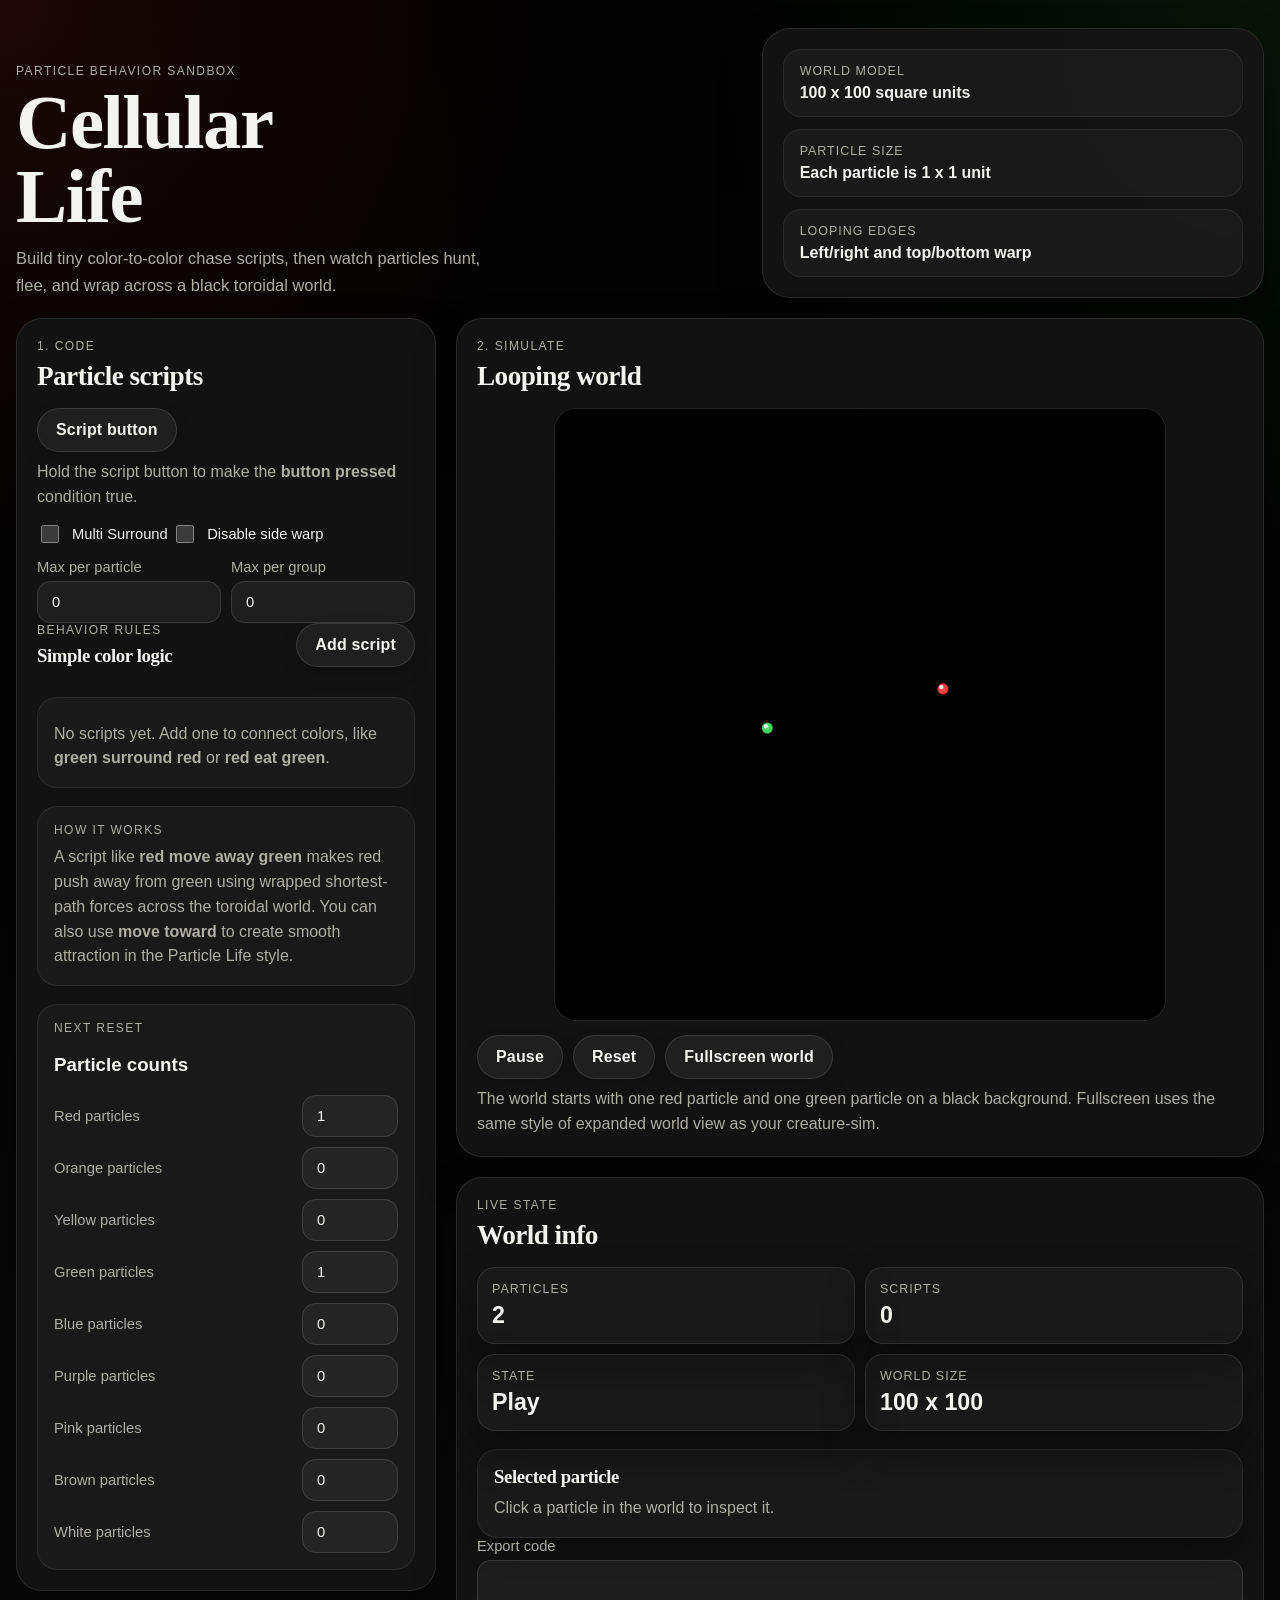
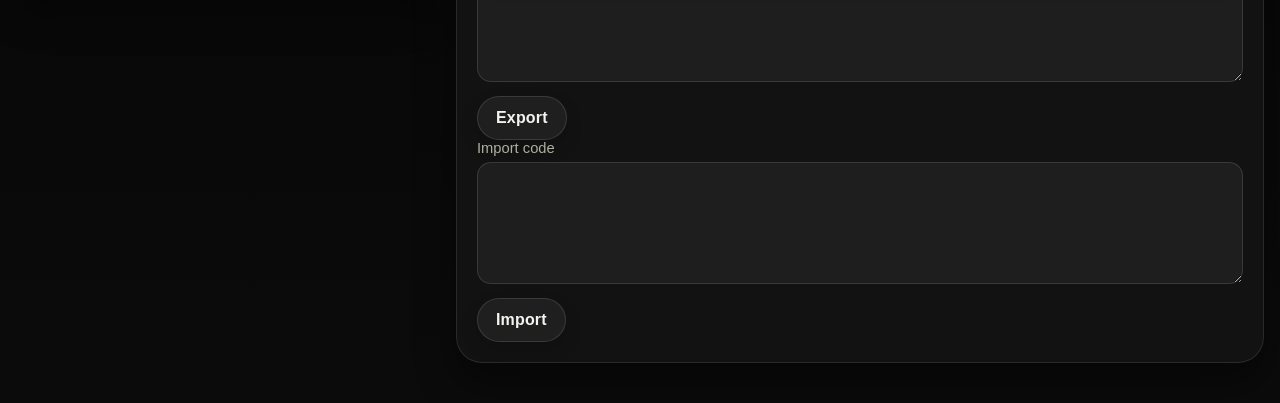
==== cellular-life/index.html @ 067448a2 "Add files via upload" ====
<!doctype html>
<html lang="en">
  <head>
    <meta charset="utf-8" />
    <meta name="viewport" content="width=device-width, initial-scale=1" />
    <title>Cellular Life</title>
    <link rel="stylesheet" href="style.css" />
  </head>
  <body>
    <main class="shell">
      <section class="hero">
        <div class="hero-copy">
          <p class="eyebrow">Particle behavior sandbox</p>
          <h1>Cellular Life</h1>
          <p class="lede">
            Build tiny color-to-color chase scripts, then watch particles hunt,
            flee, and wrap across a black toroidal world.
          </p>
        </div>
        <div class="hero-card">
          <div class="hero-stat">
            <span>World model</span>
            <strong>100 x 100 square units</strong>
          </div>
          <div class="hero-stat">
            <span>Particle size</span>
            <strong>Each particle is 1 x 1 unit</strong>
          </div>
          <div class="hero-stat">
            <span>Looping edges</span>
            <strong>Left/right and top/bottom warp</strong>
          </div>
        </div>
      </section>

      <section class="sim-grid">
        <aside class="panel editor-panel">
          <div class="panel-heading">
            <p class="panel-kicker">1. Code</p>
            <h2>Particle scripts</h2>
          </div>
          <div class="actions-row">
            <button id="scriptSignalBtn" class="button ghost" type="button">Script button</button>
          </div>
          <p class="microcopy">
            Hold the script button to make the <strong>button pressed</strong>
            condition true.
          </p>
          <label class="toggle-row">
            <input id="multiSurroundToggle" type="checkbox" />
            <span>Multi Surround</span>
          </label>
          <label class="toggle-row">
            <input id="disableSideWarpToggle" type="checkbox" />
            <span>Disable side warp</span>
          </label>
          <div class="surround-limits">
            <label>
              Max per particle
              <input id="maxSurroundPerParticleInput" type="number" min="0" max="1400" step="1" value="0" />
            </label>
            <label>
              Max per group
              <input id="maxSurroundPerGroupInput" type="number" min="0" max="1400" step="1" value="0" />
            </label>
          </div>

          <div class="rules">
            <div class="rules-head">
              <div>
                <p class="panel-kicker">Behavior rules</p>
                <h3>Simple color logic</h3>
              </div>
              <button id="addScriptBtn" class="button ghost" type="button">Add script</button>
            </div>
            <div id="scriptsList" class="rules-list"></div>
          </div>

          <div class="notes-box">
            <p class="panel-kicker">How it works</p>
            <p class="microcopy">
              A script like <strong>red move away green</strong> makes red push away
              from green using wrapped shortest-path forces across the toroidal
              world. You can also use <strong>move toward</strong> to create smooth
              attraction in the Particle Life style.
            </p>
          </div>

          <div class="notes-box">
            <p class="panel-kicker">Next reset</p>
            <h3>Particle counts</h3>
            <div id="resetCounts" class="reset-counts"></div>
          </div>

        </aside>

        <section id="worldPanel" class="panel sim-panel">
          <div class="panel-heading">
            <p class="panel-kicker">2. Simulate</p>
            <h2>Looping world</h2>
          </div>
          <div id="worldCanvasWrap" class="sim-canvas-wrap">
            <canvas id="worldCanvas" class="sim-canvas" width="600" height="600"></canvas>
          </div>
          <div class="world-footer">
            <div class="actions-row world-actions">
              <button id="pauseBtn" class="button ghost" type="button">Pause</button>
              <button id="resetBtn" class="button ghost" type="button">Reset</button>
              <button id="fullscreenWorldBtn" class="button ghost" type="button">Fullscreen world</button>
            </div>
          </div>
          <p class="microcopy">
            The world starts with one red particle and one green particle on a black
            background. Fullscreen uses the same style of expanded world view as your
            creature-sim.
          </p>
        </section>

        <aside class="panel stats-panel">
          <div class="panel-heading">
            <p class="panel-kicker">Live state</p>
            <h2>World info</h2>
          </div>
          <div class="actions-row">
            <button id="infoExitFullscreenBtn" class="button ghost" type="button">Exit fullscreen</button>
          </div>
          <div class="stats-grid">
            <div class="stat-card">
              <span class="stat-label">Particles</span>
              <strong id="particleCount" class="stat-value">0</strong>
            </div>
            <div class="stat-card">
              <span class="stat-label">Scripts</span>
              <strong id="scriptCount" class="stat-value">0</strong>
            </div>
            <div class="stat-card">
              <span class="stat-label">State</span>
              <strong id="playState" class="stat-value">Play</strong>
            </div>
            <div class="stat-card">
              <span class="stat-label">World size</span>
              <strong class="stat-value">100 x 100</strong>
            </div>
          </div>
          <div class="selected-card">
            <h3>Selected particle</h3>
            <div id="selectedParticle">Click a particle in the world to inspect it.</div>
          </div>
          <label>
            Export code
            <textarea id="exportCodeOutput" rows="6" readonly spellcheck="false"></textarea>
          </label>
          <div class="actions-row">
            <button id="exportCodeBtn" class="button ghost" type="button">Export</button>
          </div>
          <label>
            Import code
            <textarea id="importCodeInput" rows="6" spellcheck="false"></textarea>
          </label>
          <div class="actions-row">
            <button id="importCodeBtn" class="button ghost" type="button">Import</button>
          </div>
          <pre id="selfTestOutput" hidden></pre>
        </aside>
      </section>
    </main>

    <script src="app.js"></script>
  </body>
</html>
---- cellular-life/style.css ----
:root {
  color-scheme: dark;
  --bg: #050505;
  --bg-deep: #0b0b0b;
  --panel: rgba(20, 20, 20, 0.92);
  --panel-strong: rgba(28, 28, 28, 0.98);
  --ink: #f3f3ef;
  --muted: #aeaea3;
  --line: rgba(255, 255, 255, 0.1);
  --accent: #f2f2ea;
  --accent-soft: rgba(255, 255, 255, 0.08);
  --shadow: 0 20px 40px rgba(0, 0, 0, 0.45);
}

* {
  box-sizing: border-box;
}

body {
  margin: 0;
  min-height: 100vh;
  font-family: "Avenir Next", "Trebuchet MS", sans-serif;
  color: var(--ink);
  background:
    radial-gradient(circle at top left, rgba(210, 40, 40, 0.12), transparent 24%),
    radial-gradient(circle at top right, rgba(55, 155, 72, 0.12), transparent 24%),
    linear-gradient(180deg, #010101 0%, var(--bg) 56%, var(--bg-deep) 100%);
}

.shell {
  width: 100%;
  max-width: none;
  margin: 0;
  padding: 28px 16px 40px 16px;
  display: grid;
  gap: 20px;
}

.hero,
.sim-grid {
  display: grid;
  gap: 20px;
}

.hero {
  grid-template-columns: 1.3fr 0.9fr;
  align-items: end;
}

.hero-copy h1,
.panel-heading h2,
.rules-head h3,
.selected-card h3 {
  margin: 0;
  font-family: Georgia, "Times New Roman", serif;
  letter-spacing: -0.02em;
}

.hero-copy h1 {
  font-size: clamp(2.8rem, 6vw, 5.2rem);
  line-height: 0.96;
  max-width: 8ch;
}

.eyebrow,
.panel-kicker {
  margin: 0 0 8px;
  text-transform: uppercase;
  letter-spacing: 0.12em;
  font-size: 0.75rem;
  color: var(--muted);
}

.lede {
  margin: 12px 0 0;
  max-width: 54ch;
  font-size: 1.03rem;
  line-height: 1.6;
  color: var(--muted);
}

.hero-card,
.panel,
.selected-card,
.stat-card {
  border: 1px solid var(--line);
  box-shadow: var(--shadow);
}

.hero-card,
.panel {
  background: var(--panel);
  backdrop-filter: blur(16px);
}

.hero-card {
  border-radius: 28px;
  padding: 20px;
  display: grid;
  gap: 12px;
}

.hero-stat,
.rule-card,
.notes-box,
.selected-card,
.stat-card {
  background: rgba(255, 255, 255, 0.03);
}

.hero-stat {
  padding: 14px 16px;
  border-radius: 18px;
  border: 1px solid rgba(255, 255, 255, 0.07);
}

.hero-stat span,
.stat-label {
  display: block;
  font-size: 0.78rem;
  text-transform: uppercase;
  letter-spacing: 0.08em;
  color: var(--muted);
}

.hero-stat strong,
.stat-value {
  display: block;
  margin-top: 6px;
  font-size: 1rem;
}

.sim-grid {
  grid-template-columns: 420px minmax(0, 1fr);
  align-items: start;
}

.editor-panel {
  grid-column: 1;
  grid-row: 1 / span 2;
}

.sim-panel {
  grid-column: 2;
  grid-row: 1;
}

.stats-panel {
  grid-column: 2;
  grid-row: 2;
}

.panel {
  border-radius: 26px;
  padding: 20px;
}

.panel-heading {
  margin-bottom: 16px;
}

.panel-heading h2 {
  font-size: 1.7rem;
}

.rules {
  display: grid;
  gap: 12px;
}

.rules-head {
  display: flex;
  align-items: center;
  justify-content: space-between;
  gap: 12px;
}

.rules-list {
  display: grid;
  gap: 10px;
}

.rule-card {
  display: grid;
  grid-template-columns: 1fr auto auto 1fr auto;
  gap: 8px;
  align-items: end;
  padding: 12px;
  border-radius: 18px;
  border: 1px solid rgba(255, 255, 255, 0.08);
}

.condition-block {
  grid-column: 1 / -1;
  display: grid;
  gap: 8px;
  padding-top: 8px;
  border-top: 1px solid rgba(255, 255, 255, 0.08);
}

.condition-title {
  font-size: 0.78rem;
  text-transform: uppercase;
  letter-spacing: 0.08em;
  color: var(--muted);
}

.condition-row {
  display: grid;
  grid-template-columns: auto auto 1fr auto auto;
  gap: 8px;
  align-items: end;
}

.condition-chip {
  display: inline-flex;
  align-items: center;
  justify-content: center;
  min-height: 48px;
  padding: 0 12px;
  border-radius: 14px;
  border: 1px solid rgba(255, 255, 255, 0.08);
  background: rgba(255, 255, 255, 0.04);
  color: var(--muted);
  font-size: 0.85rem;
  white-space: nowrap;
}

.button.is-pressed {
  background: linear-gradient(180deg, #f4aa4b, #c96d1e);
  color: #160f07;
}

label {
  display: grid;
  gap: 6px;
  font-size: 0.92rem;
  color: var(--muted);
}

select,
input[type="text"],
input[type="number"] {
  width: 100%;
  border: 1px solid rgba(255, 255, 255, 0.12);
  border-radius: 14px;
  padding: 12px 14px;
  background: rgba(255, 255, 255, 0.05);
  color: var(--ink);
  font: inherit;
}

.toggle-row {
  display: inline-flex;
  grid-template-columns: none;
  align-items: center;
  gap: 10px;
  margin-top: 12px;
  color: var(--ink);
}

.toggle-row input[type="checkbox"] {
  width: 18px;
  height: 18px;
  accent-color: #50df67;
}

.surround-limits {
  display: grid;
  grid-template-columns: repeat(2, minmax(0, 1fr));
  gap: 10px;
  margin-top: 12px;
}

textarea {
  width: 100%;
  border: 1px solid rgba(255, 255, 255, 0.12);
  border-radius: 14px;
  padding: 12px 14px;
  background: rgba(255, 255, 255, 0.05);
  color: var(--ink);
  font: inherit;
  resize: vertical;
}

.button {
  appearance: none;
  border: none;
  border-radius: 999px;
  background: linear-gradient(180deg, #f7f7f0, #cccbbf);
  color: #121212;
  padding: 12px 18px;
  font: inherit;
  font-weight: 700;
  letter-spacing: 0.01em;
  cursor: pointer;
  transition: transform 0.18s ease, opacity 0.18s ease, background 0.18s ease, box-shadow 0.18s ease;
  box-shadow: 0 10px 20px rgba(0, 0, 0, 0.22);
}

.button:hover {
  transform: translateY(-1px);
}

.button.ghost {
  background: rgba(255, 255, 255, 0.06);
  color: var(--ink);
  border: 1px solid rgba(255, 255, 255, 0.12);
  box-shadow: 0 8px 18px rgba(0, 0, 0, 0.16);
}

.button.danger {
  background: linear-gradient(180deg, #803737, #592222);
  color: #fff1f1;
}

.actions-row {
  margin-top: 14px;
  display: flex;
  gap: 10px;
  flex-wrap: wrap;
}

.notes-box,
.selected-card {
  margin-top: 18px;
  padding: 16px;
  border-radius: 20px;
  border: 1px solid rgba(255, 255, 255, 0.08);
}

.reset-counts {
  display: grid;
  gap: 10px;
  margin-top: 12px;
}

.count-row {
  display: grid;
  grid-template-columns: minmax(0, 1fr) 96px;
  gap: 10px;
  align-items: center;
}

.count-row input {
  width: 100%;
}

.microcopy,
#selectedParticle {
  margin: 8px 0 0;
  line-height: 1.55;
  color: var(--muted);
}

.possession-actions {
  margin-top: 12px;
}

.possession-panel {
  display: grid;
  gap: 8px;
  margin-top: 12px;
  padding-top: 12px;
  border-top: 1px solid rgba(255, 255, 255, 0.08);
}

.possession-toggle {
  display: grid;
  grid-template-columns: 18px minmax(0, 1fr);
  align-items: center;
  gap: 10px;
  padding: 10px 12px;
  border-radius: 14px;
  border: 1px solid rgba(255, 255, 255, 0.08);
  background: rgba(255, 255, 255, 0.04);
  color: var(--ink);
}

.possession-toggle input {
  width: 18px;
  height: 18px;
  accent-color: #50df67;
}

.possession-chip {
  justify-content: flex-start;
  min-height: 42px;
  white-space: normal;
}

.possession-hint {
  color: var(--muted);
  font-size: 0.9rem;
}

.possession-hint.is-active {
  color: #50df67;
}

.sim-panel {
  position: relative;
}

.sim-canvas-wrap {
  width: 80%;
  max-width: 100%;
  margin-inline: auto;
}

.sim-canvas {
  width: 100%;
  aspect-ratio: 1 / 1;
  display: block;
  border-radius: 22px;
  background:
    radial-gradient(circle at 50% 50%, rgba(255, 255, 255, 0.03), transparent 56%),
    #000;
  border: 1px solid rgba(255, 255, 255, 0.14);
}

.world-footer {
  margin-top: 14px;
}

.world-actions {
  margin-top: 0;
}

.stats-grid {
  display: grid;
  gap: 10px;
  grid-template-columns: repeat(2, minmax(0, 1fr));
}


.stat-card {
  border-radius: 18px;
  padding: 14px;
}

.stat-value {
  font-size: 1.45rem;
  font-weight: 700;
}

.sim-panel.is-fullscreen {
  position: fixed;
  inset: 0;
  z-index: 100;
  margin: 0;
  border-radius: 0;
  padding: 18px 18px 22px;
  background:
    radial-gradient(circle at top left, rgba(180, 35, 35, 0.12), transparent 18%),
    linear-gradient(180deg, rgba(6, 6, 6, 0.98), rgba(15, 15, 15, 0.98));
  width: 100vw;
  height: 100vh;
  display: grid;
  grid-template-rows: auto minmax(0, 1fr) auto auto;
  gap: 12px;
  align-content: stretch;
}

.sim-panel.is-fullscreen .sim-canvas {
  width: 100%;
  height: min(68vh, calc(100vh - 240px));
  max-height: none;
  aspect-ratio: auto;
}

body.world-fullscreen .sim-grid {
  grid-template-columns: minmax(0, 1fr);
}

body.world-fullscreen .editor-panel,
body.world-fullscreen .stats-panel {
  position: fixed;
  z-index: 110;
  width: min(360px, calc(100vw - 36px));
  max-height: min(42vh, 380px);
  overflow: auto;
}

body.world-fullscreen .editor-panel {
  left: 18px;
  bottom: 18px;
}

body.world-fullscreen .stats-panel {
  right: 18px;
  bottom: 18px;
}

body.world-fullscreen .sim-canvas-wrap {
  flex: 1;
  min-height: 0;
  overflow: auto;
  border-radius: 22px;
  border: 1px solid rgba(255, 255, 255, 0.08);
  background: rgba(255, 255, 255, 0.02);
}

body.world-fullscreen .sim-panel.is-fullscreen .sim-canvas {
  width: auto;
  height: auto;
  min-width: 100%;
}

@media (max-width: 1050px) {
  .sim-grid {
    grid-template-columns: 1fr;
  }
}

@media (max-width: 900px) {
  .hero,
  .sim-grid,
  .rule-card,
  .condition-row {
    grid-template-columns: 1fr;
  }
}
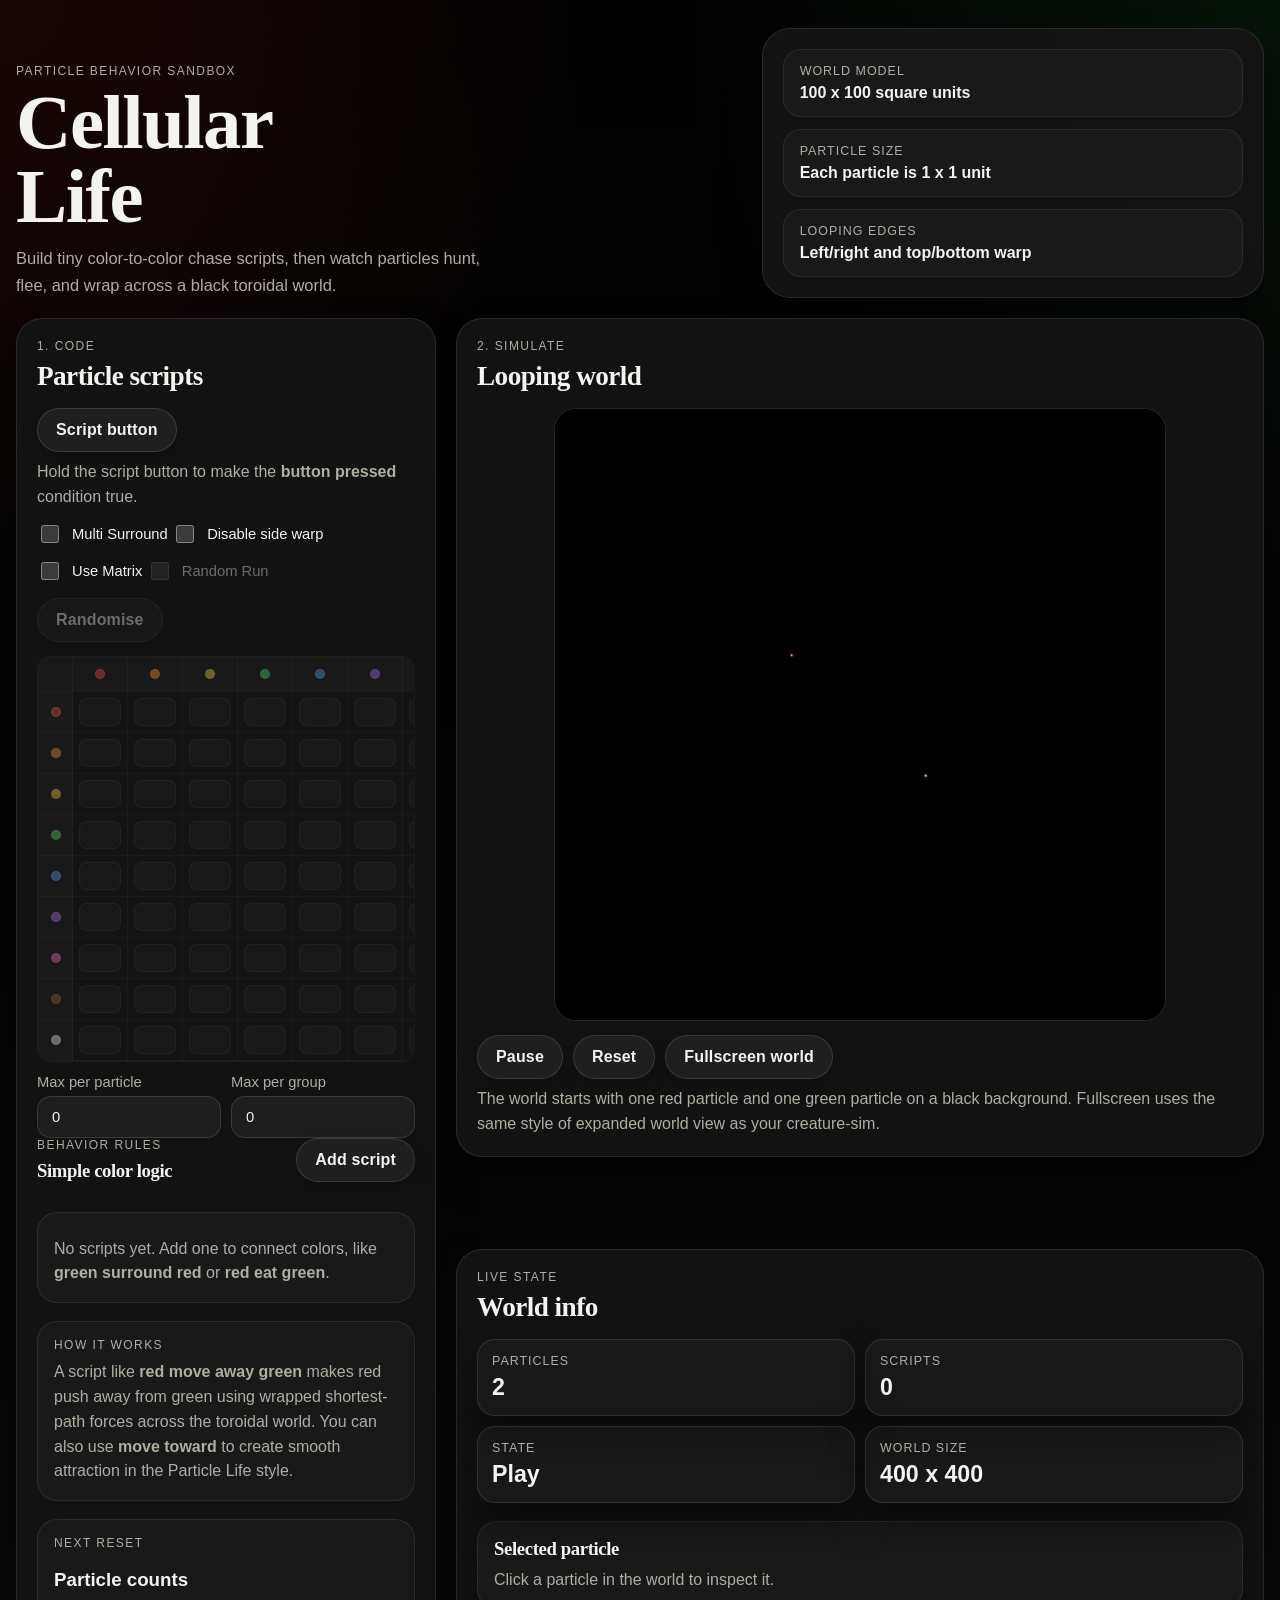
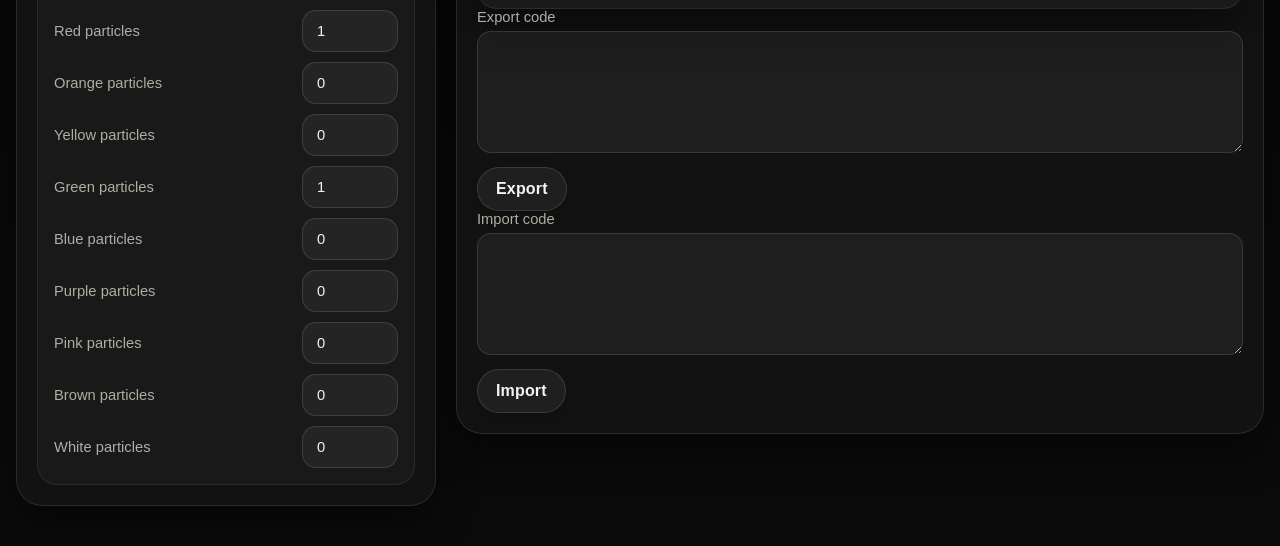
==== commit b35d44e3: "Add files via upload" ====
--- a/cellular-life/index.html
+++ b/cellular-life/index.html
@@ -54,14 +54,153 @@
             <input id="disableSideWarpToggle" type="checkbox" />
             <span>Disable side warp</span>
           </label>
+          <label class="toggle-row">
+            <input id="useMatrixToggle" type="checkbox" />
+            <span>Use Matrix</span>
+          </label>
+          <label class="toggle-row">
+            <input id="randomRunToggle" type="checkbox" />
+            <span>Random Run</span>
+          </label>
+          <div class="actions-row">
+            <button id="randomiseBtn" class="button ghost" type="button">Randomise</button>
+          </div>
+          <div class="matrix-wrap" aria-label="Particle color matrix">
+            <table class="particle-matrix">
+              <thead>
+                <tr>
+                  <th scope="col"></th>
+                  <th scope="col"><span class="color-dot red" aria-label="Red"></span></th>
+                  <th scope="col"><span class="color-dot orange" aria-label="Orange"></span></th>
+                  <th scope="col"><span class="color-dot yellow" aria-label="Yellow"></span></th>
+                  <th scope="col"><span class="color-dot green" aria-label="Green"></span></th>
+                  <th scope="col"><span class="color-dot blue" aria-label="Blue"></span></th>
+                  <th scope="col"><span class="color-dot purple" aria-label="Purple"></span></th>
+                  <th scope="col"><span class="color-dot pink" aria-label="Pink"></span></th>
+                  <th scope="col"><span class="color-dot brown" aria-label="Brown"></span></th>
+                  <th scope="col"><span class="color-dot white" aria-label="White"></span></th>
+                </tr>
+              </thead>
+              <tbody>
+                <tr>
+                  <th scope="row"><span class="color-dot red" aria-label="Red"></span></th>
+                  <td><input class="matrix-input" type="number" min="-1" max="1" step="0.1" /></td>
+                  <td><input class="matrix-input" type="number" min="-1" max="1" step="0.1" /></td>
+                  <td><input class="matrix-input" type="number" min="-1" max="1" step="0.1" /></td>
+                  <td><input class="matrix-input" type="number" min="-1" max="1" step="0.1" /></td>
+                  <td><input class="matrix-input" type="number" min="-1" max="1" step="0.1" /></td>
+                  <td><input class="matrix-input" type="number" min="-1" max="1" step="0.1" /></td>
+                  <td><input class="matrix-input" type="number" min="-1" max="1" step="0.1" /></td>
+                  <td><input class="matrix-input" type="number" min="-1" max="1" step="0.1" /></td>
+                  <td><input class="matrix-input" type="number" min="-1" max="1" step="0.1" /></td>
+                </tr>
+                <tr>
+                  <th scope="row"><span class="color-dot orange" aria-label="Orange"></span></th>
+                  <td><input class="matrix-input" type="number" min="-1" max="1" step="0.1" /></td>
+                  <td><input class="matrix-input" type="number" min="-1" max="1" step="0.1" /></td>
+                  <td><input class="matrix-input" type="number" min="-1" max="1" step="0.1" /></td>
+                  <td><input class="matrix-input" type="number" min="-1" max="1" step="0.1" /></td>
+                  <td><input class="matrix-input" type="number" min="-1" max="1" step="0.1" /></td>
+                  <td><input class="matrix-input" type="number" min="-1" max="1" step="0.1" /></td>
+                  <td><input class="matrix-input" type="number" min="-1" max="1" step="0.1" /></td>
+                  <td><input class="matrix-input" type="number" min="-1" max="1" step="0.1" /></td>
+                  <td><input class="matrix-input" type="number" min="-1" max="1" step="0.1" /></td>
+                </tr>
+                <tr>
+                  <th scope="row"><span class="color-dot yellow" aria-label="Yellow"></span></th>
+                  <td><input class="matrix-input" type="number" min="-1" max="1" step="0.1" /></td>
+                  <td><input class="matrix-input" type="number" min="-1" max="1" step="0.1" /></td>
+                  <td><input class="matrix-input" type="number" min="-1" max="1" step="0.1" /></td>
+                  <td><input class="matrix-input" type="number" min="-1" max="1" step="0.1" /></td>
+                  <td><input class="matrix-input" type="number" min="-1" max="1" step="0.1" /></td>
+                  <td><input class="matrix-input" type="number" min="-1" max="1" step="0.1" /></td>
+                  <td><input class="matrix-input" type="number" min="-1" max="1" step="0.1" /></td>
+                  <td><input class="matrix-input" type="number" min="-1" max="1" step="0.1" /></td>
+                  <td><input class="matrix-input" type="number" min="-1" max="1" step="0.1" /></td>
+                </tr>
+                <tr>
+                  <th scope="row"><span class="color-dot green" aria-label="Green"></span></th>
+                  <td><input class="matrix-input" type="number" min="-1" max="1" step="0.1" /></td>
+                  <td><input class="matrix-input" type="number" min="-1" max="1" step="0.1" /></td>
+                  <td><input class="matrix-input" type="number" min="-1" max="1" step="0.1" /></td>
+                  <td><input class="matrix-input" type="number" min="-1" max="1" step="0.1" /></td>
+                  <td><input class="matrix-input" type="number" min="-1" max="1" step="0.1" /></td>
+                  <td><input class="matrix-input" type="number" min="-1" max="1" step="0.1" /></td>
+                  <td><input class="matrix-input" type="number" min="-1" max="1" step="0.1" /></td>
+                  <td><input class="matrix-input" type="number" min="-1" max="1" step="0.1" /></td>
+                  <td><input class="matrix-input" type="number" min="-1" max="1" step="0.1" /></td>
+                </tr>
+                <tr>
+                  <th scope="row"><span class="color-dot blue" aria-label="Blue"></span></th>
+                  <td><input class="matrix-input" type="number" min="-1" max="1" step="0.1" /></td>
+                  <td><input class="matrix-input" type="number" min="-1" max="1" step="0.1" /></td>
+                  <td><input class="matrix-input" type="number" min="-1" max="1" step="0.1" /></td>
+                  <td><input class="matrix-input" type="number" min="-1" max="1" step="0.1" /></td>
+                  <td><input class="matrix-input" type="number" min="-1" max="1" step="0.1" /></td>
+                  <td><input class="matrix-input" type="number" min="-1" max="1" step="0.1" /></td>
+                  <td><input class="matrix-input" type="number" min="-1" max="1" step="0.1" /></td>
+                  <td><input class="matrix-input" type="number" min="-1" max="1" step="0.1" /></td>
+                  <td><input class="matrix-input" type="number" min="-1" max="1" step="0.1" /></td>
+                </tr>
+                <tr>
+                  <th scope="row"><span class="color-dot purple" aria-label="Purple"></span></th>
+                  <td><input class="matrix-input" type="number" min="-1" max="1" step="0.1" /></td>
+                  <td><input class="matrix-input" type="number" min="-1" max="1" step="0.1" /></td>
+                  <td><input class="matrix-input" type="number" min="-1" max="1" step="0.1" /></td>
+                  <td><input class="matrix-input" type="number" min="-1" max="1" step="0.1" /></td>
+                  <td><input class="matrix-input" type="number" min="-1" max="1" step="0.1" /></td>
+                  <td><input class="matrix-input" type="number" min="-1" max="1" step="0.1" /></td>
+                  <td><input class="matrix-input" type="number" min="-1" max="1" step="0.1" /></td>
+                  <td><input class="matrix-input" type="number" min="-1" max="1" step="0.1" /></td>
+                  <td><input class="matrix-input" type="number" min="-1" max="1" step="0.1" /></td>
+                </tr>
+                <tr>
+                  <th scope="row"><span class="color-dot pink" aria-label="Pink"></span></th>
+                  <td><input class="matrix-input" type="number" min="-1" max="1" step="0.1" /></td>
+                  <td><input class="matrix-input" type="number" min="-1" max="1" step="0.1" /></td>
+                  <td><input class="matrix-input" type="number" min="-1" max="1" step="0.1" /></td>
+                  <td><input class="matrix-input" type="number" min="-1" max="1" step="0.1" /></td>
+                  <td><input class="matrix-input" type="number" min="-1" max="1" step="0.1" /></td>
+                  <td><input class="matrix-input" type="number" min="-1" max="1" step="0.1" /></td>
+                  <td><input class="matrix-input" type="number" min="-1" max="1" step="0.1" /></td>
+                  <td><input class="matrix-input" type="number" min="-1" max="1" step="0.1" /></td>
+                  <td><input class="matrix-input" type="number" min="-1" max="1" step="0.1" /></td>
+                </tr>
+                <tr>
+                  <th scope="row"><span class="color-dot brown" aria-label="Brown"></span></th>
+                  <td><input class="matrix-input" type="number" min="-1" max="1" step="0.1" /></td>
+                  <td><input class="matrix-input" type="number" min="-1" max="1" step="0.1" /></td>
+                  <td><input class="matrix-input" type="number" min="-1" max="1" step="0.1" /></td>
+                  <td><input class="matrix-input" type="number" min="-1" max="1" step="0.1" /></td>
+                  <td><input class="matrix-input" type="number" min="-1" max="1" step="0.1" /></td>
+                  <td><input class="matrix-input" type="number" min="-1" max="1" step="0.1" /></td>
+                  <td><input class="matrix-input" type="number" min="-1" max="1" step="0.1" /></td>
+                  <td><input class="matrix-input" type="number" min="-1" max="1" step="0.1" /></td>
+                  <td><input class="matrix-input" type="number" min="-1" max="1" step="0.1" /></td>
+                </tr>
+                <tr>
+                  <th scope="row"><span class="color-dot white" aria-label="White"></span></th>
+                  <td><input class="matrix-input" type="number" min="-1" max="1" step="0.1" /></td>
+                  <td><input class="matrix-input" type="number" min="-1" max="1" step="0.1" /></td>
+                  <td><input class="matrix-input" type="number" min="-1" max="1" step="0.1" /></td>
+                  <td><input class="matrix-input" type="number" min="-1" max="1" step="0.1" /></td>
+                  <td><input class="matrix-input" type="number" min="-1" max="1" step="0.1" /></td>
+                  <td><input class="matrix-input" type="number" min="-1" max="1" step="0.1" /></td>
+                  <td><input class="matrix-input" type="number" min="-1" max="1" step="0.1" /></td>
+                  <td><input class="matrix-input" type="number" min="-1" max="1" step="0.1" /></td>
+                  <td><input class="matrix-input" type="number" min="-1" max="1" step="0.1" /></td>
+                </tr>
+              </tbody>
+            </table>
+          </div>
           <div class="surround-limits">
             <label>
               Max per particle
-              <input id="maxSurroundPerParticleInput" type="number" min="0" max="1400" step="1" value="0" />
+              <input id="maxSurroundPerParticleInput" type="number" min="0" max="50000" step="1" value="0" />
             </label>
             <label>
               Max per group
-              <input id="maxSurroundPerGroupInput" type="number" min="0" max="1400" step="1" value="0" />
+              <input id="maxSurroundPerGroupInput" type="number" min="0" max="50000" step="1" value="0" />
             </label>
           </div>
 
@@ -73,6 +212,10 @@
               </div>
               <button id="addScriptBtn" class="button ghost" type="button">Add script</button>
             </div>
+            <p id="matrixActiveNotice" class="microcopy" hidden>
+              Movement scripts are inactive while <strong>Use Matrix</strong> is checked — the
+              matrix now drives all particle movement.
+            </p>
             <div id="scriptsList" class="rules-list"></div>
           </div>
 
@@ -139,7 +282,7 @@
             </div>
             <div class="stat-card">
               <span class="stat-label">World size</span>
-              <strong class="stat-value">100 x 100</strong>
+              <strong class="stat-value">400 x 400</strong>
             </div>
           </div>
           <div class="selected-card">
--- a/cellular-life/style.css
+++ b/cellular-life/style.css
@@ -321,6 +321,113 @@
   flex-wrap: wrap;
 }
 
+.matrix-wrap.is-disabled {
+  opacity: 0.4;
+  pointer-events: none;
+}
+
+.button:disabled,
+.toggle-row.is-disabled {
+  opacity: 0.4;
+  cursor: not-allowed;
+}
+
+.button:disabled:hover {
+  transform: none;
+}
+
+.matrix-wrap {
+  margin-top: 14px;
+  max-width: 100%;
+  overflow-x: auto;
+  border: 1px solid rgba(255, 255, 255, 0.08);
+  border-radius: 14px;
+  background: rgba(255, 255, 255, 0.03);
+}
+
+.particle-matrix {
+  width: max-content;
+  min-width: 100%;
+  border-collapse: collapse;
+  font-size: 0.72rem;
+  color: var(--muted);
+}
+
+.particle-matrix th,
+.particle-matrix td {
+  min-width: 34px;
+  height: 34px;
+  padding: 6px;
+  border: 1px solid rgba(255, 255, 255, 0.08);
+  text-align: center;
+  white-space: nowrap;
+}
+
+.particle-matrix th {
+  background: rgba(255, 255, 255, 0.05);
+  color: var(--ink);
+  font-weight: 700;
+}
+
+.particle-matrix td {
+  background: rgba(0, 0, 0, 0.14);
+}
+
+.particle-matrix .matrix-input {
+  width: 42px;
+  height: 28px;
+  padding: 3px 4px;
+  border-radius: 8px;
+  text-align: center;
+  font-size: 0.72rem;
+}
+
+.color-dot {
+  display: inline-block;
+  width: 10px;
+  height: 10px;
+  margin: 0;
+  border-radius: 50%;
+  vertical-align: -1px;
+  border: 1px solid rgba(255, 255, 255, 0.22);
+}
+
+.color-dot.red {
+  background: #ff4a4a;
+}
+
+.color-dot.orange {
+  background: #ff9b42;
+}
+
+.color-dot.yellow {
+  background: #ffd84a;
+}
+
+.color-dot.green {
+  background: #50df67;
+}
+
+.color-dot.blue {
+  background: #53a7ff;
+}
+
+.color-dot.purple {
+  background: #b773ff;
+}
+
+.color-dot.pink {
+  background: #ff74bf;
+}
+
+.color-dot.brown {
+  background: #9c6a42;
+}
+
+.color-dot.white {
+  background: #f4f4ef;
+}
+
 .notes-box,
 .selected-card {
   margin-top: 18px;
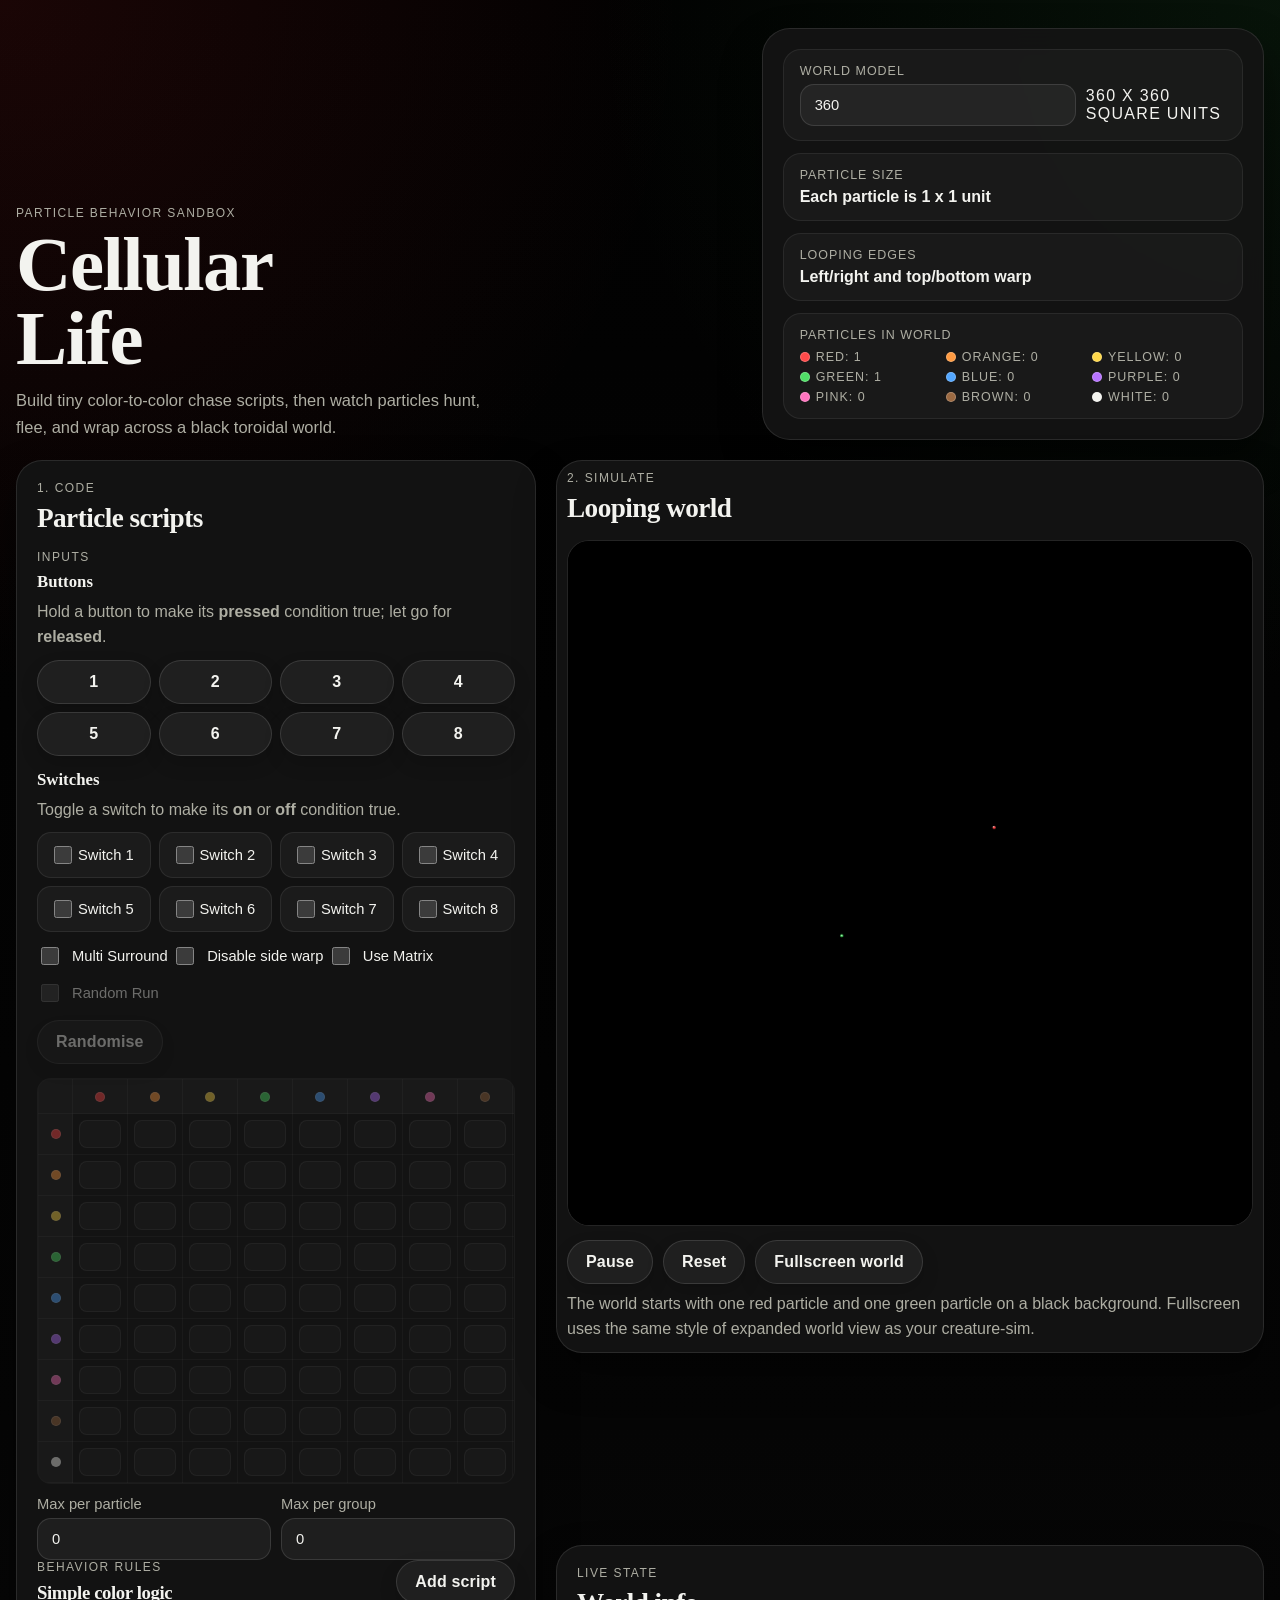
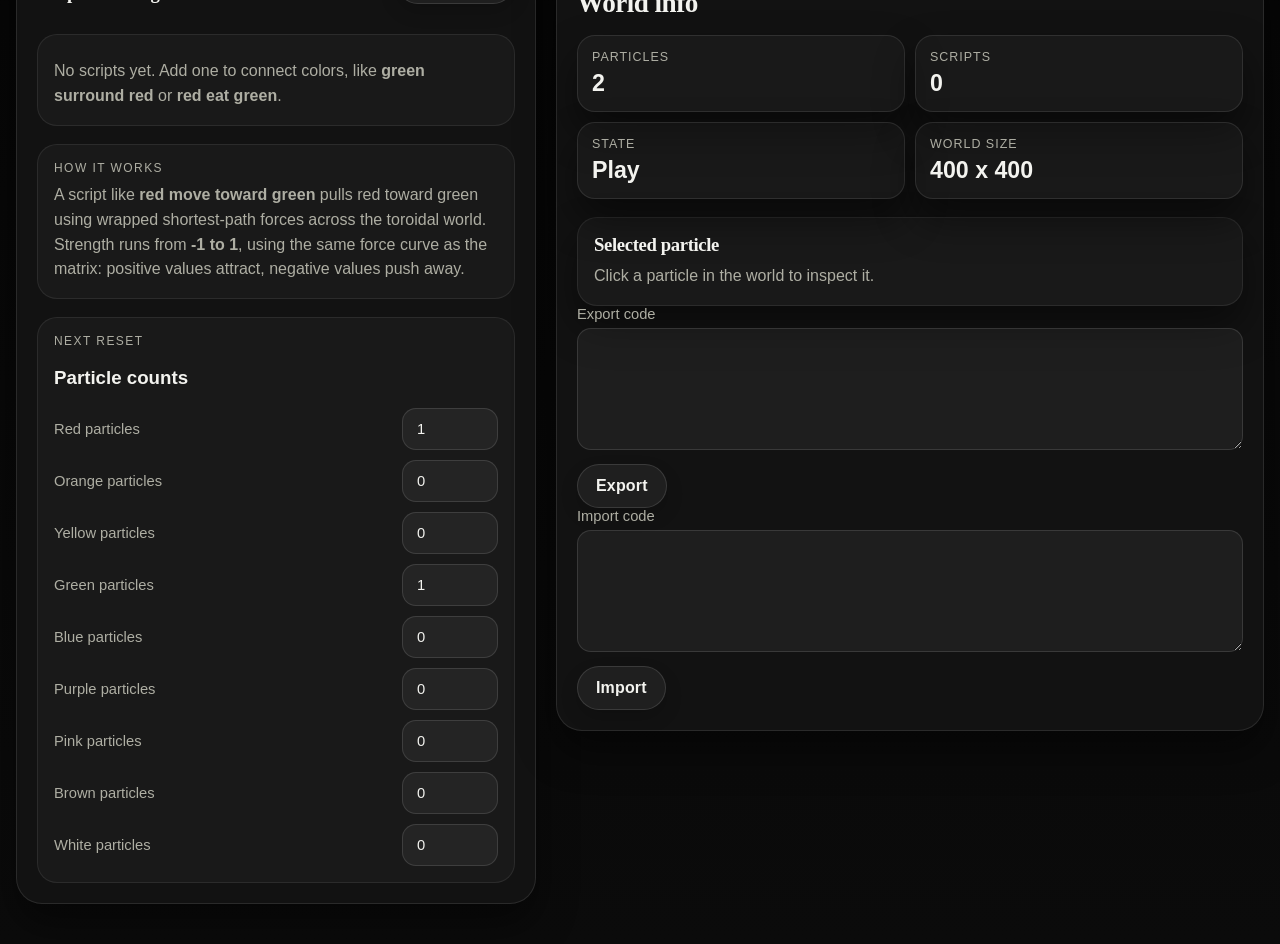
==== commit b22b8e1d: "Add files via upload New files" ====
--- a/cellular-life/index.html
+++ b/cellular-life/index.html
@@ -20,7 +20,10 @@
         <div class="hero-card">
           <div class="hero-stat">
             <span>World model</span>
-            <strong>100 x 100 square units</strong>
+            <label class="world-size-field">
+              <input id="worldSizeInput" type="number" min="40" max="400" step="1" value="360" />
+              <span id="worldSizeLabel">360 x 360 square units</span>
+            </label>
           </div>
           <div class="hero-stat">
             <span>Particle size</span>
@@ -29,6 +32,10 @@
           <div class="hero-stat">
             <span>Looping edges</span>
             <strong>Left/right and top/bottom warp</strong>
+          </div>
+          <div class="hero-stat">
+            <span>Particles in world</span>
+            <div id="colorCountsList" class="color-counts-list"></div>
           </div>
         </div>
       </section>
@@ -39,13 +46,23 @@
             <p class="panel-kicker">1. Code</p>
             <h2>Particle scripts</h2>
           </div>
-          <div class="actions-row">
-            <button id="scriptSignalBtn" class="button ghost" type="button">Script button</button>
-          </div>
-          <p class="microcopy">
-            Hold the script button to make the <strong>button pressed</strong>
-            condition true.
-          </p>
+          <div class="io-section">
+            <p class="panel-kicker">Inputs</p>
+            <h3>Buttons</h3>
+            <p class="microcopy">
+              Hold a button to make its <strong>pressed</strong> condition true;
+              let go for <strong>released</strong>.
+            </p>
+            <div id="buttonInputsList" class="io-inputs-grid"></div>
+          </div>
+          <div class="io-section">
+            <h3>Switches</h3>
+            <p class="microcopy">
+              Toggle a switch to make its <strong>on</strong> or
+              <strong>off</strong> condition true.
+            </p>
+            <div id="switchInputsList" class="io-inputs-grid"></div>
+          </div>
           <label class="toggle-row">
             <input id="multiSurroundToggle" type="checkbox" />
             <span>Multi Surround</span>
@@ -222,10 +239,10 @@
           <div class="notes-box">
             <p class="panel-kicker">How it works</p>
             <p class="microcopy">
-              A script like <strong>red move away green</strong> makes red push away
-              from green using wrapped shortest-path forces across the toroidal
-              world. You can also use <strong>move toward</strong> to create smooth
-              attraction in the Particle Life style.
+              A script like <strong>red move toward green</strong> pulls red toward
+              green using wrapped shortest-path forces across the toroidal world.
+              Strength runs from <strong>-1 to 1</strong>, using the same force curve
+              as the matrix: positive values attract, negative values push away.
             </p>
           </div>
 
--- a/cellular-life/style.css
+++ b/cellular-life/style.css
@@ -130,8 +130,50 @@
   font-size: 1rem;
 }
 
+.world-size-field {
+  display: flex;
+  align-items: center;
+  gap: 10px;
+  margin-top: 6px;
+}
+
+.world-size-field input {
+  width: 72px;
+  border: 1px solid rgba(255, 255, 255, 0.12);
+  border-radius: 10px;
+  padding: 6px 8px;
+  background: rgba(255, 255, 255, 0.05);
+  color: var(--ink);
+  font: inherit;
+}
+
+.world-size-field span {
+  font-size: 1rem;
+  color: var(--ink);
+}
+
+.color-counts-list {
+  display: grid;
+  grid-template-columns: repeat(3, minmax(0, 1fr));
+  gap: 6px 12px;
+  margin-top: 8px;
+}
+
+.color-count-item {
+  display: flex;
+  align-items: center;
+  gap: 6px;
+  font-size: 0.85rem;
+  color: var(--ink);
+  white-space: nowrap;
+}
+
+.color-count-item .color-dot {
+  flex: none;
+}
+
 .sim-grid {
-  grid-template-columns: 420px minmax(0, 1fr);
+  grid-template-columns: 520px minmax(0, 1fr);
   align-items: start;
 }
 
@@ -336,6 +378,28 @@
   transform: none;
 }
 
+.io-section {
+  margin-top: 14px;
+}
+
+.io-section h3 {
+  margin: 0 0 4px;
+  font-family: Georgia, "Times New Roman", serif;
+  font-size: 1.05rem;
+}
+
+.io-inputs-grid {
+  display: grid;
+  grid-template-columns: repeat(4, minmax(0, 1fr));
+  gap: 8px;
+  margin-top: 10px;
+}
+
+.io-button-chip {
+  min-height: 44px;
+  padding: 0 10px;
+}
+
 .matrix-wrap {
   margin-top: 14px;
   max-width: 100%;
@@ -507,12 +571,12 @@
 
 .sim-panel {
   position: relative;
+  padding: 10px;
 }
 
 .sim-canvas-wrap {
-  width: 80%;
+  width: 100%;
   max-width: 100%;
-  margin-inline: auto;
 }
 
 .sim-canvas {
